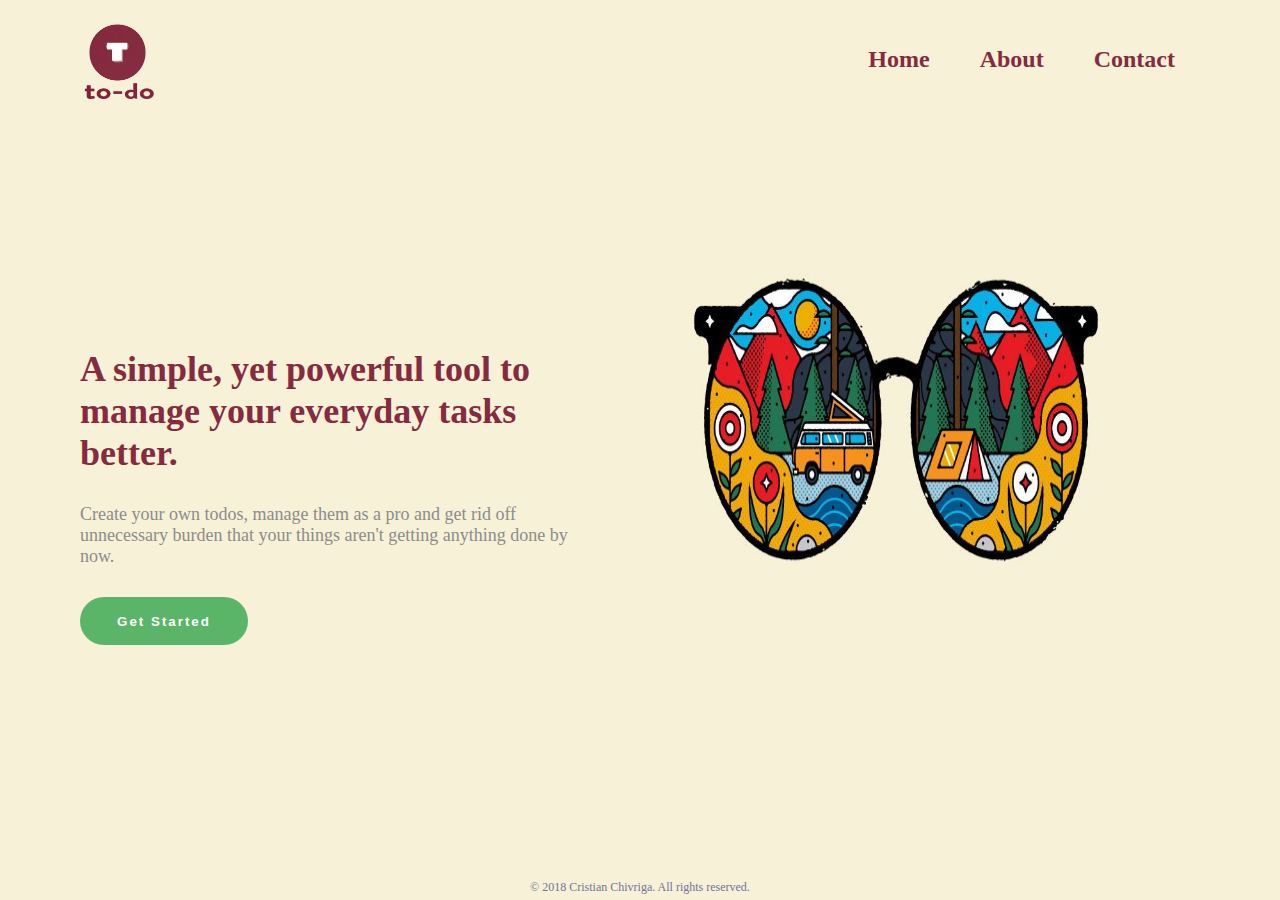
==== index.html @ ce5d408a "first commit" ====
<!DOCTYPE html>
<html lang="en">
<head>
    <meta charset="UTF-8">
    <title>todo</title>
    <link href="styles/style.css" rel="stylesheet" type="text/css">
</head>
<body>
<section class="main">
    <div class="header">
        <div class="logo">
            <a href="#Home">
                <img src="assets/logo.png">
            </a>
        </div>
        <div class="menu">
            <a href="#Home">
                <p class="links">Home</p>
            </a>
            <a href="#About">
                <p class="links">About</p>
            </a>
            <a href="#Contact">
                <p class="links">Contact</p>
            </a>
        </div>
    </div>
    <div class="welcoming">
        <div class="introduction">
            <div class="introduction_container">
                <p class="introduction_header">
                    A simple, yet powerful tool to manage your everyday tasks better.
                </p>
                <p class="introduction_paragraph">
                    Create your own todos, manage them as a pro and get rid off unnecessary
                    burden that your things aren't getting anything done by now.
                </p>
                <button class="action">Get Started</button>
            </div>
        </div>
        <div class="illustrative">

        </div>
    </div>
    <div class="footer">
        <p>© 2018 Cristian Chivriga. All rights reserved.</p>
    </div>
</section>
</body>
</html>
---- styles/style.css ----
* {
    margin: 0;
    padding: 0;
    box-sizing: border-box;
}

p {
    font-family: "Brandon Grotesque Medium", SansSerif;
}

html, body {
    height: 100%;
    width: 100%;
    overflow-x: hidden;
}

body {
    background-color: #F7F1D7;
    display: flex;
    flex-direction: column;
}

.main {
    display: flex;
    justify-content: center;
    align-items: center;
    flex-direction: column;
    height: 100%;
}

.header {
    width: 100%;
    display: flex;
    justify-content: space-between;
    align-items: center;
    flex-direction: row;
}

.logo {
    margin: 15px 40px 15px 80px;
}

.logo > * > img {
    height: 84px;
    width: auto;
}

.menu {
    margin-right: 80px;
    display: flex;
    justify-content: space-between;
    align-items: center;
    flex-direction: row;
}

a {
    text-decoration: none;
}

.links {
    font-size: 24px;
    margin: 0 25px;
    font-weight: 600;
    color: #852B40;
}

.welcoming {
    width: 100%;
    display: flex;
    justify-content: center;
    align-items: center;
    flex-direction: row;
    flex: 1;
}

.introduction {
    display: flex;
    justify-content: center;
    align-items: center;
    flex-direction: column;
    flex: 1;
}

.introduction_container {
    margin: 15px 40px 15px 80px;
    display: flex;
    justify-content: center;
    align-items: flex-start;
    flex-direction: column;
    flex: 1;
}

.introduction_container > * {
    margin: 15px 0;
}

.introduction_header {
    font-size: 36px;
    font-weight: 600;
    color: #852B40;
}

.introduction_paragraph {
    font-size: 18px;
    font-weight: 400;
    color: #8C8C8C;
}

.action {
    background-color: #5BB568;
    width: 168px;
    height: 48px;
    border: none;
    border-radius: 24px;
    color: white;
    font-weight: 600;
    letter-spacing: 0.15em;
}

.illustrative {
    width: 100%;
    height: 100%;
    display: flex;
    flex: 1;
    background: url("./../assets/work.jpg") no-repeat;
    background-size: 80% 80%;
}

.footer {
    margin: 5px 0;
}

.footer > p {
    font-size: 12px;
    color: #73739B;
}
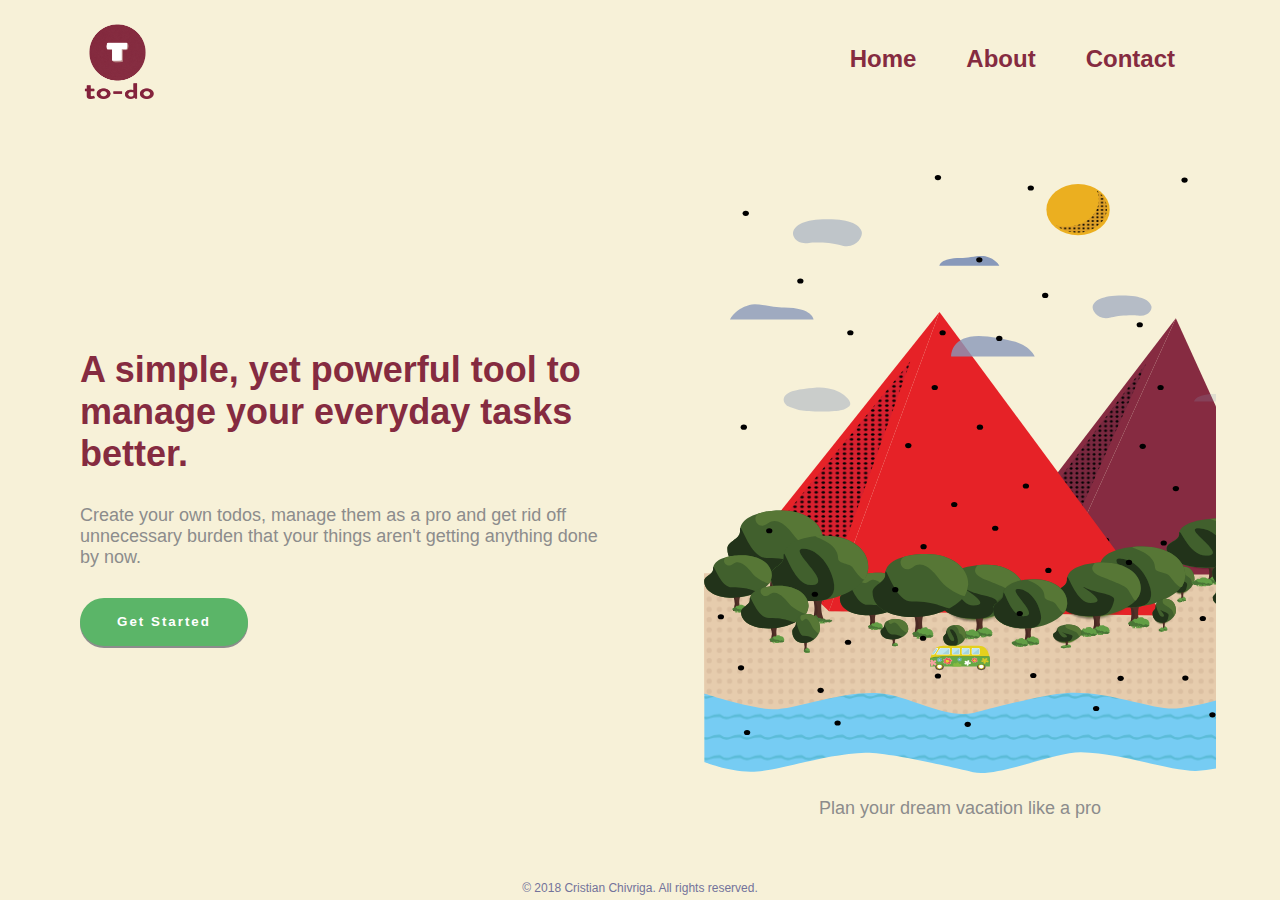
==== commit 91708dda: "new visuals" ====
--- a/index.html
+++ b/index.html
@@ -2,15 +2,15 @@
 <html lang="en">
 <head>
     <meta charset="UTF-8">
-    <title>todo</title>
-    <link href="styles/style.css" rel="stylesheet" type="text/css">
+    <title>To-Do</title>
+    <link href="./public/styles/index.css" rel="stylesheet" type="text/css">
 </head>
 <body>
 <section class="main">
     <div class="header">
         <div class="logo">
             <a href="#Home">
-                <img src="assets/logo.png">
+                <img src="./public/assets/logo.png">
             </a>
         </div>
         <div class="menu">
@@ -35,11 +35,19 @@
                     Create your own todos, manage them as a pro and get rid off unnecessary
                     burden that your things aren't getting anything done by now.
                 </p>
-                <button class="action">Get Started</button>
+                <a href="views/main.html">
+                    <button class="action">Get Started</button>
+                </a>
             </div>
         </div>
         <div class="illustrative">
-
+            <div class="illustrative_container">
+                <div class="illustration"></div>
+                <div class="van"></div>
+                <div class="caption">
+                    <p>Plan your dream vacation like a pro</p>
+                </div>
+            </div>
         </div>
     </div>
     <div class="footer">
--- a/public/styles/index.css
+++ b/public/styles/index.css
@@ -0,0 +1,206 @@
+* {
+    margin: 0;
+    padding: 0;
+    box-sizing: border-box;
+}
+
+p {
+    font-family: "Brandon Grotesque Medium", "Roboto", sans-serif;
+}
+
+html, body {
+    height: 100%;
+    width: 100%;
+    overflow: hidden;
+}
+
+body {
+    background-color: #F7F1D8;
+    display: flex;
+    flex-direction: column;
+}
+
+.main {
+    display: flex;
+    justify-content: center;
+    align-items: center;
+    flex-direction: column;
+    height: 100%;
+}
+
+/* Header Styling */
+.header {
+    width: 100%;
+    display: flex;
+    justify-content: space-between;
+    align-items: center;
+    flex-direction: row;
+}
+
+.logo {
+    margin: 15px 40px 15px 80px;
+}
+
+.logo > * > img {
+    height: 84px;
+    width: auto;
+}
+
+.menu {
+    margin-right: 80px;
+    display: flex;
+    justify-content: space-between;
+    align-items: center;
+    flex-direction: row;
+}
+
+a {
+    text-decoration: none;
+}
+
+.links {
+    font-size: 24px;
+    margin: 0 25px;
+    font-weight: 600;
+    color: #852B40;
+}
+
+.links:hover {
+    color: #59152D;
+}
+
+/* Welcoming Styling */
+.welcoming {
+    width: 100%;
+    display: flex;
+    justify-content: center;
+    align-items: center;
+    flex-direction: row;
+    flex: 1;
+}
+
+.introduction {
+    display: flex;
+    justify-content: center;
+    align-items: center;
+    flex-direction: column;
+    flex: 1;
+}
+
+.introduction_container {
+    margin: 15px 40px 15px 80px;
+    display: flex;
+    justify-content: center;
+    align-items: flex-start;
+    flex-direction: column;
+    flex: 1;
+}
+
+.introduction_container > * {
+    margin: 15px 0;
+}
+
+.introduction_header {
+    font-size: 36px;
+    font-weight: 600;
+    color: #852B40;
+}
+
+.introduction_paragraph {
+    font-size: 18px;
+    font-weight: 400;
+    color: #8C8C8C;
+}
+
+.action {
+    font-family: "Roboto", sans-serif;
+    background-color: #5BB568;
+    width: 168px;
+    height: 48px;
+    border: none;
+    border-radius: 24px;
+    box-shadow: 0 2px #8C8C8C;
+    color: white;
+    font-weight: 600;
+    letter-spacing: 0.15em;
+}
+
+.action:focus {
+    transform: translateY(2px);
+    box-shadow: none;
+    outline: none;
+}
+
+.action:hover {
+    background-color: #69CC75;
+}
+
+.illustrative {
+    width: 100%;
+    height: 85%;
+    display: flex;
+    justify-content: center;
+    align-items: center;
+    flex-direction: column;
+    flex: 1;
+}
+
+.illustrative_container {
+    position: relative;
+    width: 80%;
+    height: 100%;
+    display: flex;
+    flex-direction: column;
+}
+
+.illustration {
+    display: flex;
+    flex: 1;
+    background: url("./../assets/first_case.svg") repeat-x;
+    background-size: cover;
+    animation: animatedBackground 80s infinite linear;
+    will-change: background-position;
+}
+
+@keyframes animatedBackground {
+    from {
+        background-position: 0 0;
+    }
+    to {
+        background-position: 10000px 0;
+    }
+}
+
+.van {
+    left: 50%;
+    top: 75%;
+    transform: translate(-50%, -50%);
+    height: 60px;
+    width: 60px;
+    position: absolute;
+    z-index: 1;
+    background: url("./../assets/van.svg") no-repeat;
+    background-size: 100% 100%;
+}
+
+.caption {
+    margin-top: 25px;
+}
+
+.caption > p {
+    width: 100%;
+    text-align: center;
+    font-size: 18px;
+    font-weight: 400;
+    color: #8C8C8C;
+}
+
+/* Footer Styling */
+.footer {
+    margin: 5px 0;
+}
+
+.footer > p {
+    font-size: 12px;
+    color: #73739B;
+}